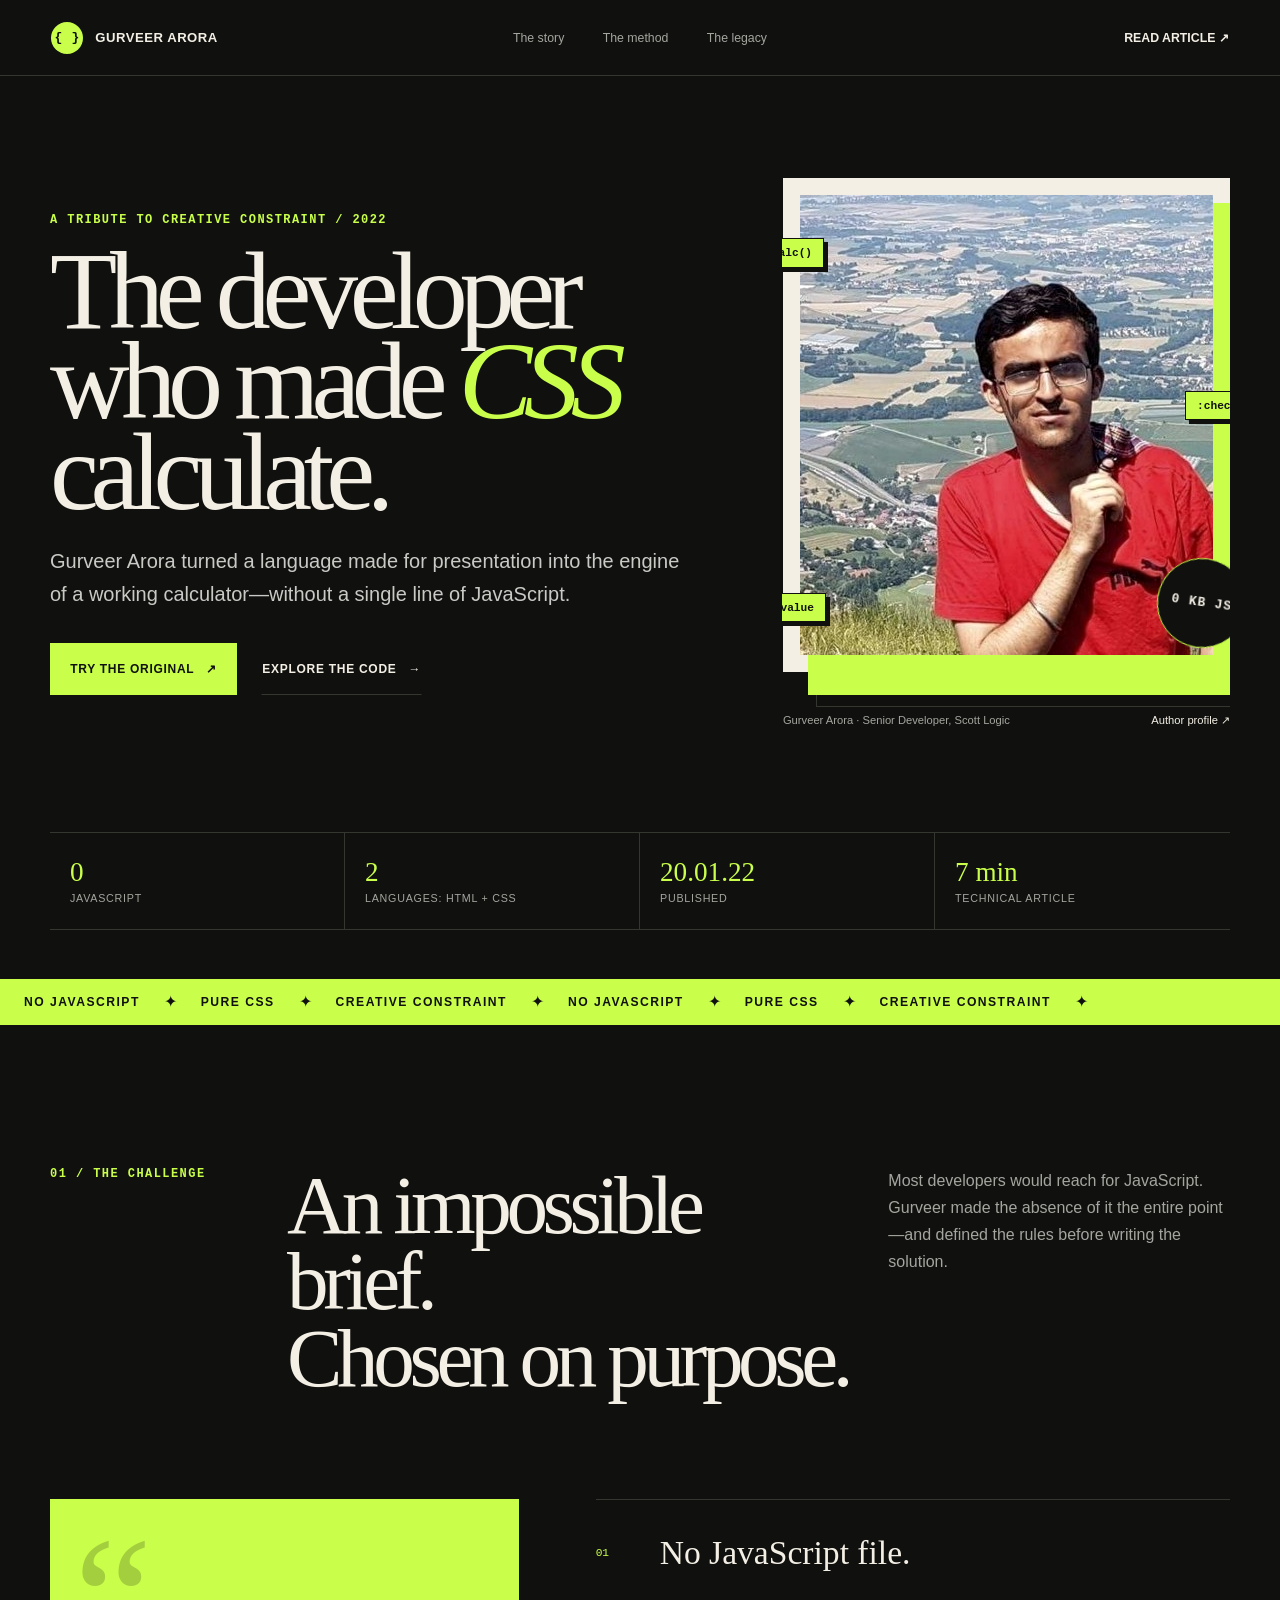
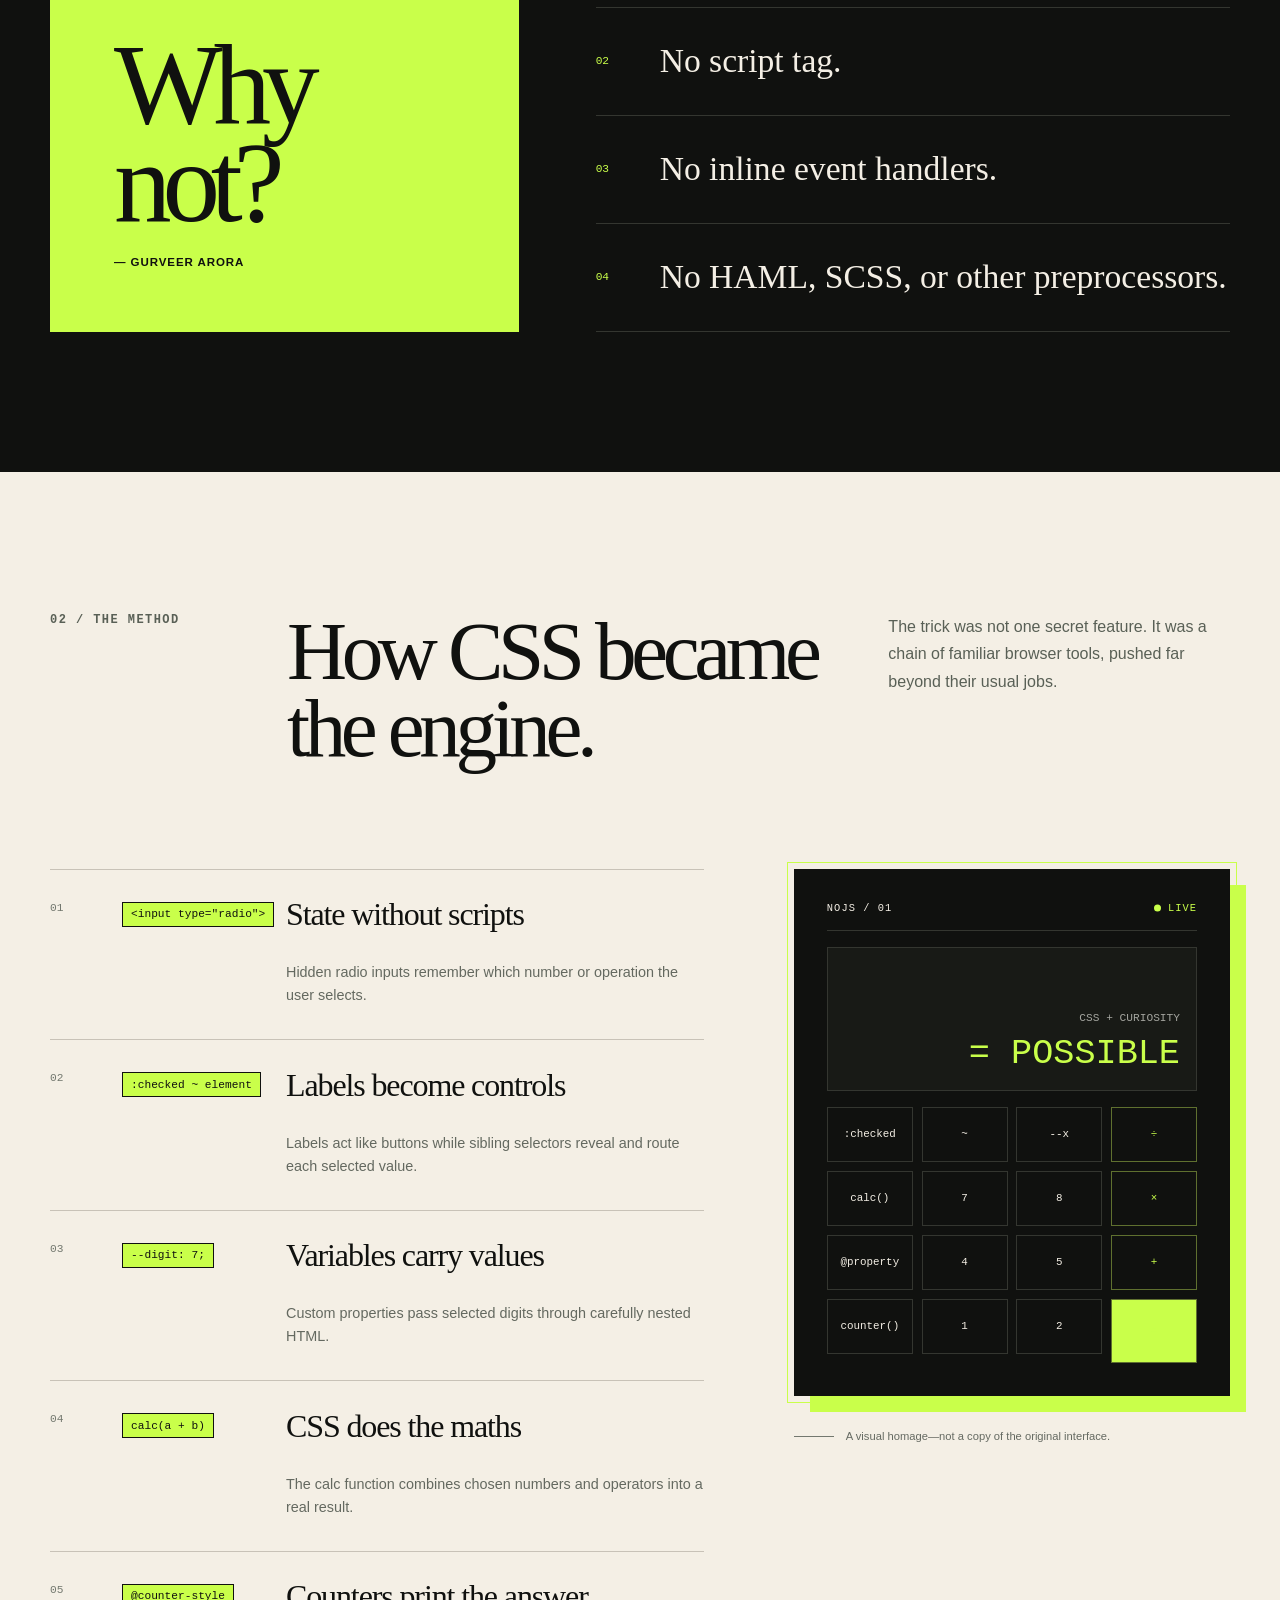
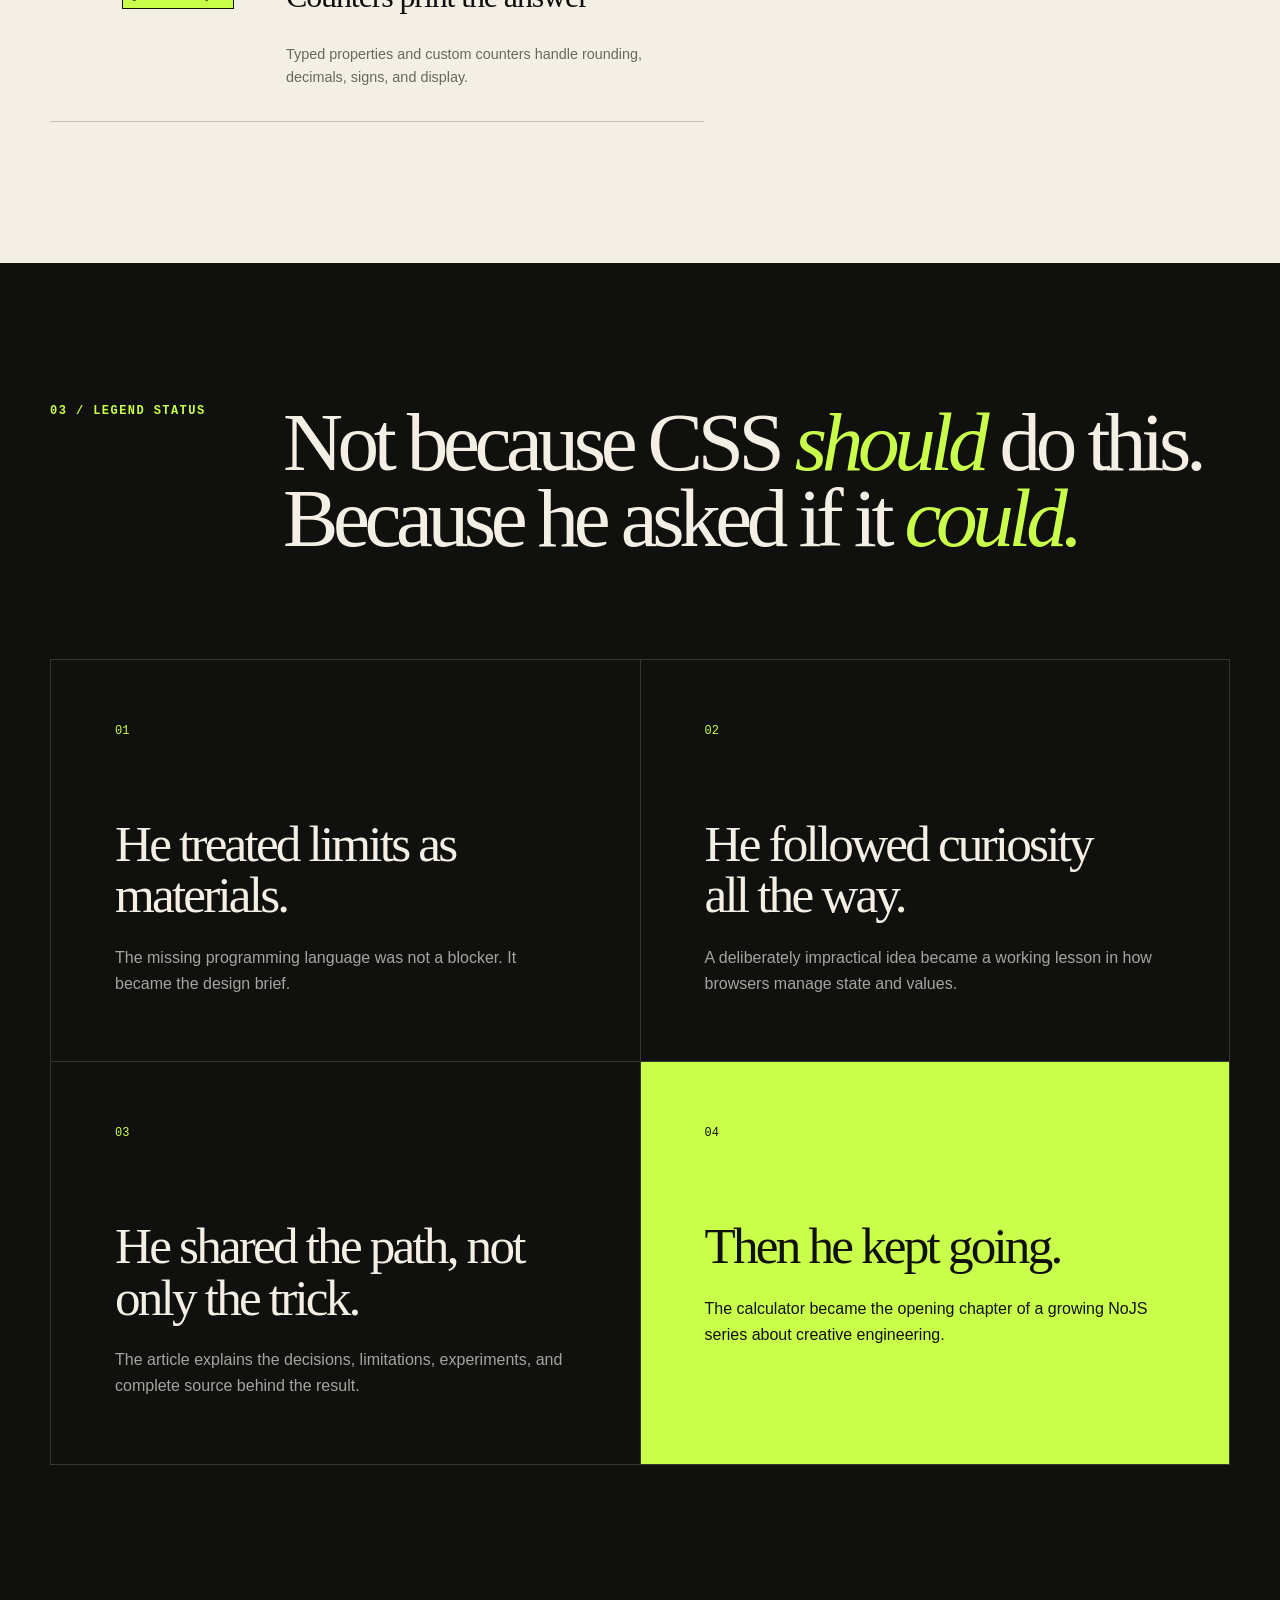
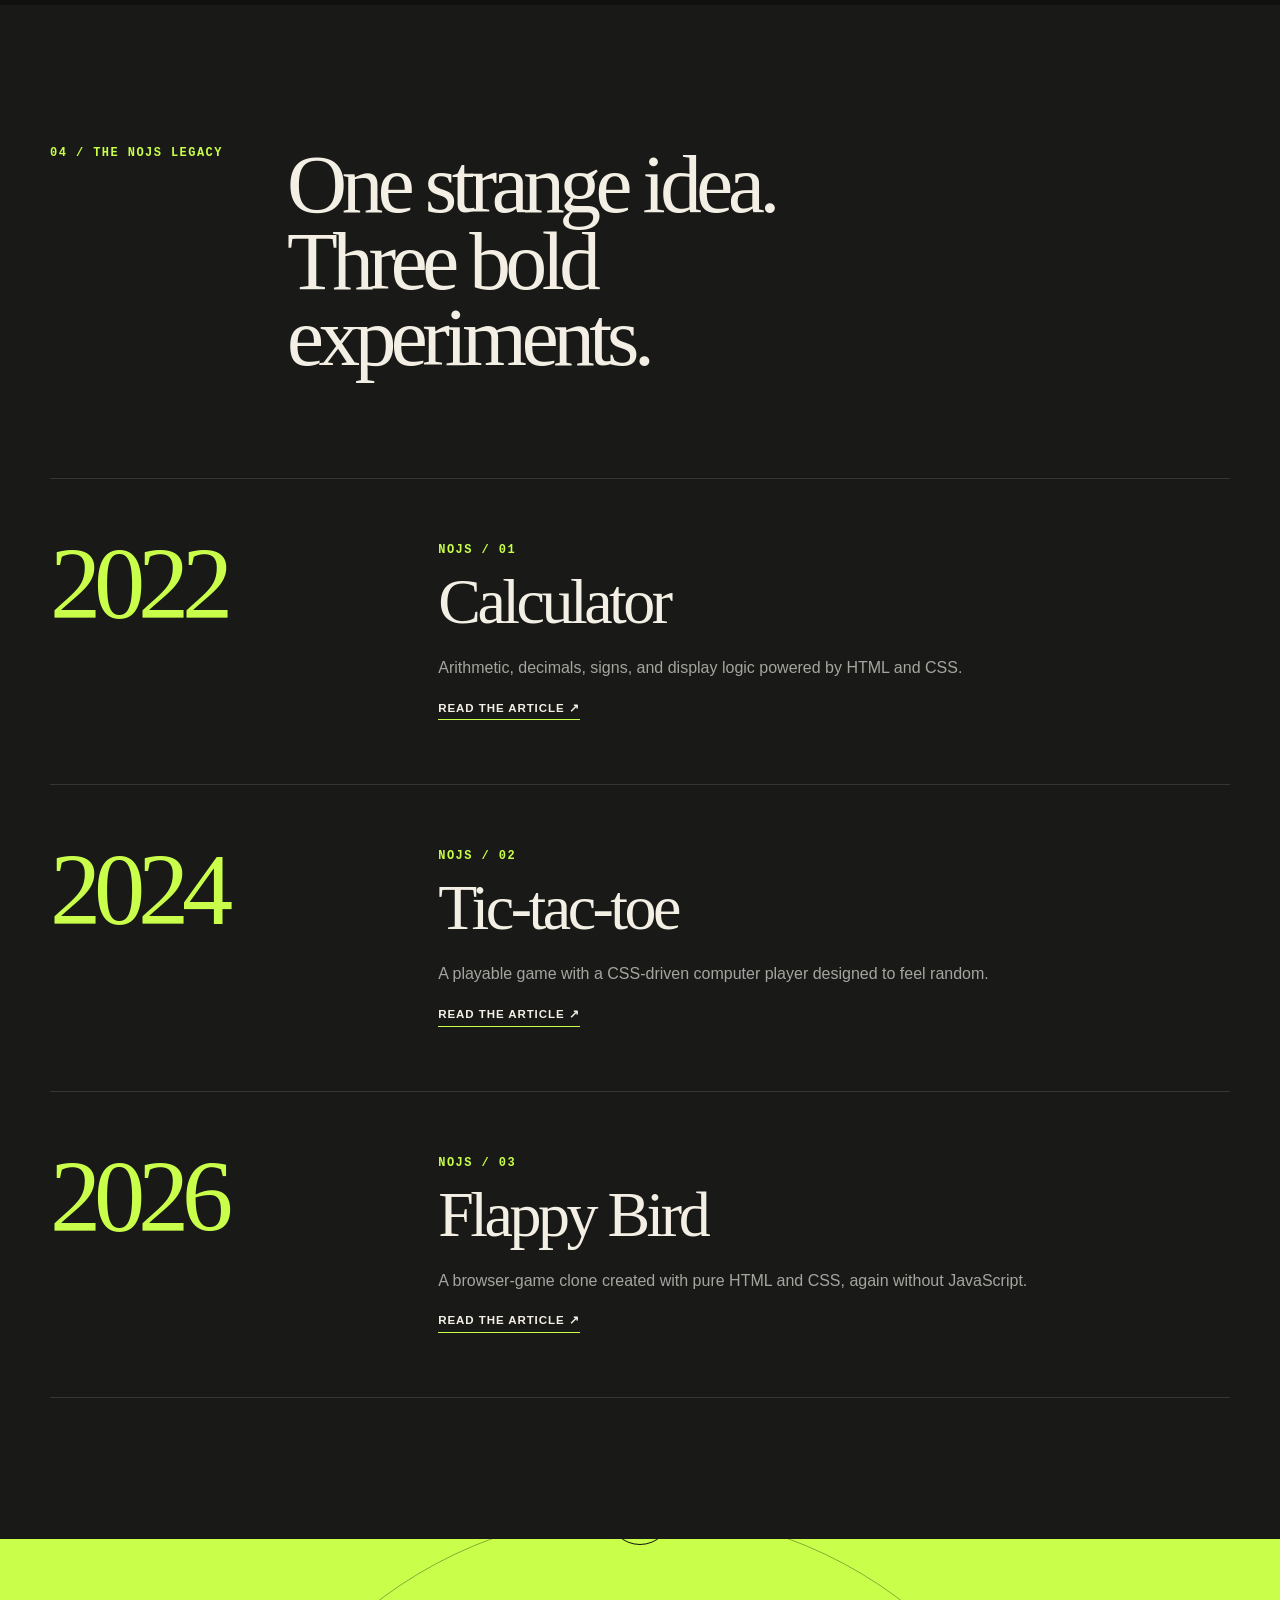
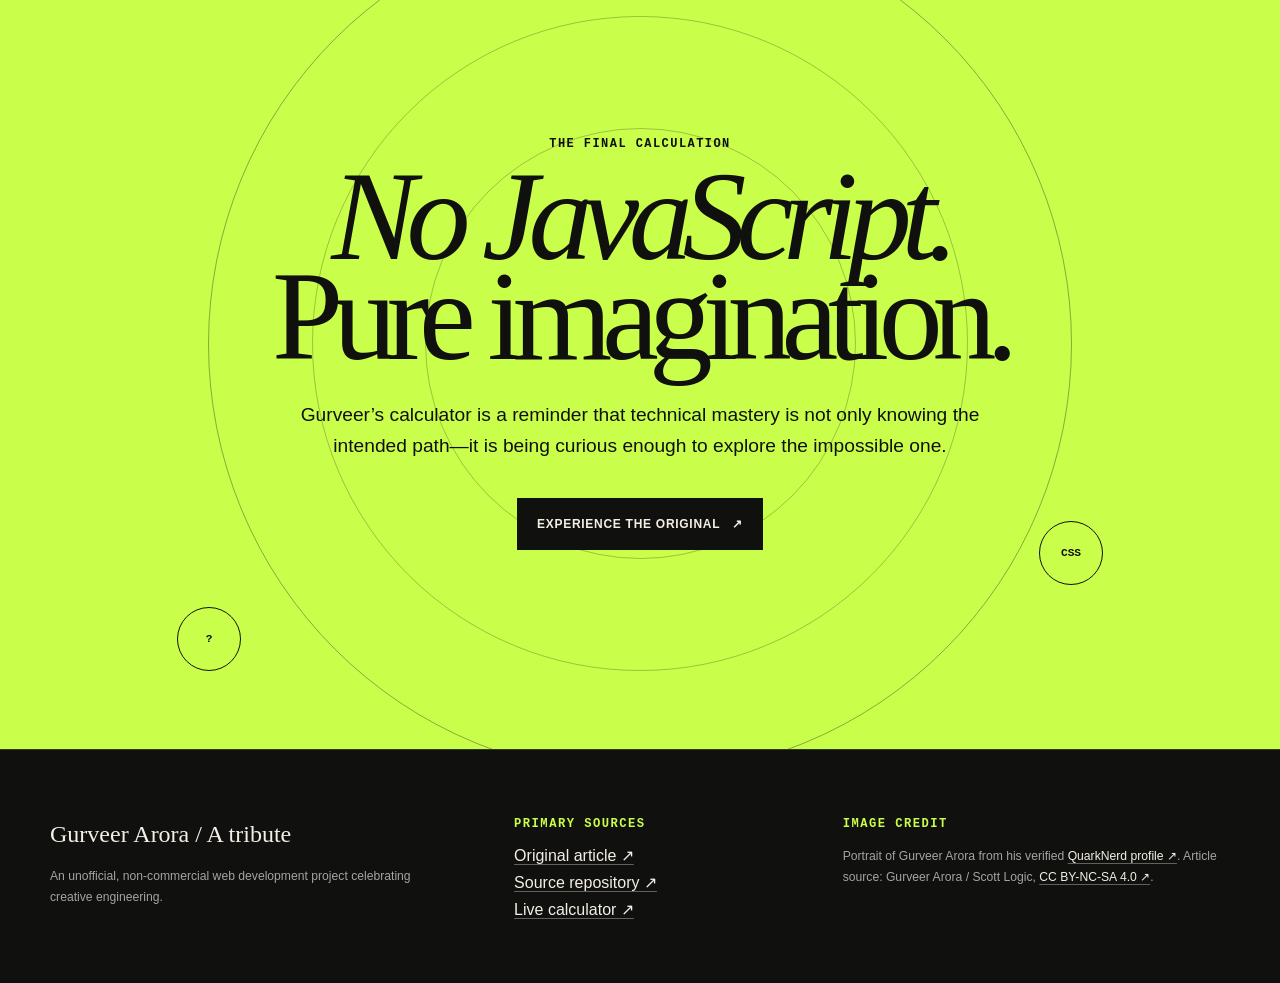
==== level-2/tribute-page/index.html @ 316273bd "Add Level 2 Gurveer Arora tribute page" ====
<!doctype html>
<html lang="en">
  <head>
    <meta charset="UTF-8" />
    <meta name="viewport" content="width=device-width, initial-scale=1.0" />
    <meta
      name="description"
      content="A tribute to Gurveer Arora and the pure HTML and CSS calculator that challenged what a stylesheet could do."
    />
    <meta name="theme-color" content="#10110f" />
    <title>Gurveer Arora — The Developer Who Made CSS Calculate</title>
    <link rel="stylesheet" href="style.css" />
  </head>
  <body>
    <a class="skip-link" href="#main-content">Skip to content</a>

    <header class="site-header">
      <a class="brand" href="#top" aria-label="Gurveer Arora tribute home">
        <span class="brand__mark" aria-hidden="true">{ }</span>
        <span>Gurveer Arora</span>
      </a>

      <nav class="site-nav" aria-label="Primary navigation">
        <a href="#story">The story</a>
        <a href="#method">The method</a>
        <a href="#legacy">The legacy</a>
      </nav>

      <a
        class="header-link"
        href="https://blog.scottlogic.com/2022/01/20/noJS-making-a-calculator-in-pure-css-html.html"
        target="_blank"
        rel="noopener noreferrer"
      >Read article <span aria-hidden="true">↗</span></a>
    </header>

    <main id="main-content">
      <section class="hero" id="top" aria-labelledby="hero-title">
        <div class="hero__grid page-width">
          <div class="hero__copy">
            <p class="eyebrow reveal reveal--one">A tribute to creative constraint / 2022</p>
            <h1 id="hero-title" class="hero__title">
              <span class="reveal reveal--two">The developer</span>
              <span class="reveal reveal--three">who made <em>CSS</em></span>
              <span class="reveal reveal--four">calculate.</span>
            </h1>
            <p class="hero__lede reveal reveal--five">
              Gurveer Arora turned a language made for presentation into the engine of a working calculator—without a single line of JavaScript.
            </p>
            <div class="hero__actions reveal reveal--six">
              <a
                class="button button--primary"
                href="https://quarknerd.github.io/noJS/calc.html"
                target="_blank"
                rel="noopener noreferrer"
              >Try the original <span aria-hidden="true">↗</span></a>
              <a
                class="button button--text"
                href="https://github.com/QuarkNerd/noJS"
                target="_blank"
                rel="noopener noreferrer"
              >Explore the code <span aria-hidden="true">→</span></a>
            </div>
          </div>

          <figure class="portrait reveal reveal--portrait">
            <div class="portrait__frame">
              <img
                src="assets/gurveer-arora.jpg"
                alt="Portrait of developer Gurveer Arora"
                width="460"
                height="460"
              />
              <span class="portrait__stamp">0 KB JS</span>
              <span class="orbit-chip orbit-chip--one" aria-hidden="true">calc()</span>
              <span class="orbit-chip orbit-chip--two" aria-hidden="true">:checked</span>
              <span class="orbit-chip orbit-chip--three" aria-hidden="true">--value</span>
            </div>
            <figcaption>
              Gurveer Arora · Senior Developer, Scott Logic
              <a
                href="https://blog.scottlogic.com/garora/"
                target="_blank"
                rel="noopener noreferrer"
              >Author profile ↗</a>
            </figcaption>
          </figure>
        </div>

        <ul class="achievement-strip page-width" aria-label="Project facts">
          <li><strong>0</strong><span>JavaScript</span></li>
          <li><strong>2</strong><span>Languages: HTML + CSS</span></li>
          <li><strong>20.01.22</strong><span>Published</span></li>
          <li><strong>7 min</strong><span>Technical article</span></li>
        </ul>
      </section>

      <div class="ticker" aria-hidden="true">
        <div class="ticker__track">
          <span>NO JAVASCRIPT</span><i>✦</i><span>PURE CSS</span><i>✦</i><span>CREATIVE CONSTRAINT</span><i>✦</i>
          <span>NO JAVASCRIPT</span><i>✦</i><span>PURE CSS</span><i>✦</i><span>CREATIVE CONSTRAINT</span><i>✦</i>
        </div>
      </div>

      <section class="section story page-width" id="story" aria-labelledby="story-title">
        <header class="section-heading">
          <p class="section-number">01 / The challenge</p>
          <h2 id="story-title">An impossible brief.<br />Chosen on purpose.</h2>
          <p>
            Most developers would reach for JavaScript. Gurveer made the absence of it the entire point—and defined the rules before writing the solution.
          </p>
        </header>

        <div class="story__content">
          <blockquote class="big-quote">
            <span aria-hidden="true">“</span>
            <p>Why not?</p>
            <cite>— Gurveer Arora</cite>
          </blockquote>

          <ol class="rule-list">
            <li><span>01</span><p>No JavaScript file.</p></li>
            <li><span>02</span><p>No script tag.</p></li>
            <li><span>03</span><p>No inline event handlers.</p></li>
            <li><span>04</span><p>No HAML, SCSS, or other preprocessors.</p></li>
          </ol>
        </div>
      </section>

      <section class="section method" id="method" aria-labelledby="method-title">
        <div class="page-width">
          <header class="section-heading section-heading--dark">
            <p class="section-number">02 / The method</p>
            <h2 id="method-title">How CSS became<br />the engine.</h2>
            <p>
              The trick was not one secret feature. It was a chain of familiar browser tools, pushed far beyond their usual jobs.
            </p>
          </header>

          <div class="method__layout">
            <div class="technique-flow">
              <article class="technique-card">
                <span class="technique-card__number">01</span>
                <code>&lt;input type="radio"&gt;</code>
                <h3>State without scripts</h3>
                <p>Hidden radio inputs remember which number or operation the user selects.</p>
              </article>

              <article class="technique-card">
                <span class="technique-card__number">02</span>
                <code>:checked ~ element</code>
                <h3>Labels become controls</h3>
                <p>Labels act like buttons while sibling selectors reveal and route each selected value.</p>
              </article>

              <article class="technique-card">
                <span class="technique-card__number">03</span>
                <code>--digit: 7;</code>
                <h3>Variables carry values</h3>
                <p>Custom properties pass selected digits through carefully nested HTML.</p>
              </article>

              <article class="technique-card">
                <span class="technique-card__number">04</span>
                <code>calc(a + b)</code>
                <h3>CSS does the maths</h3>
                <p>The calc function combines chosen numbers and operators into a real result.</p>
              </article>

              <article class="technique-card">
                <span class="technique-card__number">05</span>
                <code>@counter-style</code>
                <h3>Counters print the answer</h3>
                <p>Typed properties and custom counters handle rounding, decimals, signs, and display.</p>
              </article>
            </div>

            <div class="machine-wrap">
              <div class="machine" role="img" aria-label="Decorative calculator illustrating CSS plus curiosity">
                <div class="machine__topline"><span>NOJS / 01</span><span class="machine__status">LIVE</span></div>
                <div class="machine__screen">
                  <span>CSS + CURIOSITY</span>
                  <strong>= POSSIBLE</strong>
                </div>
                <div class="machine__keys" aria-hidden="true">
                  <span>:checked</span><span>~</span><span>--x</span><span>÷</span>
                  <span>calc()</span><span>7</span><span>8</span><span>×</span>
                  <span>@property</span><span>4</span><span>5</span><span>+</span>
                  <span>counter()</span><span>1</span><span>2</span><span class="machine__equals">=</span>
                </div>
                <span class="machine__pulse" aria-hidden="true"></span>
              </div>
              <p class="machine-caption"><span></span> A visual homage—not a copy of the original interface.</p>
            </div>
          </div>
        </div>
      </section>

      <section class="section legend page-width" id="legend" aria-labelledby="legend-title">
        <header class="section-heading section-heading--wide">
          <p class="section-number">03 / Legend status</p>
          <h2 id="legend-title">Not because CSS <em>should</em> do this.<br />Because he asked if it <em>could.</em></h2>
        </header>

        <div class="reason-grid">
          <article class="reason">
            <span>01</span>
            <h3>He treated limits as materials.</h3>
            <p>The missing programming language was not a blocker. It became the design brief.</p>
          </article>
          <article class="reason">
            <span>02</span>
            <h3>He followed curiosity all the way.</h3>
            <p>A deliberately impractical idea became a working lesson in how browsers manage state and values.</p>
          </article>
          <article class="reason">
            <span>03</span>
            <h3>He shared the path, not only the trick.</h3>
            <p>The article explains the decisions, limitations, experiments, and complete source behind the result.</p>
          </article>
          <article class="reason reason--accent">
            <span>04</span>
            <h3>Then he kept going.</h3>
            <p>The calculator became the opening chapter of a growing NoJS series about creative engineering.</p>
          </article>
        </div>
      </section>

      <section class="section legacy" id="legacy" aria-labelledby="legacy-title">
        <div class="page-width">
          <header class="section-heading">
            <p class="section-number">04 / The NoJS legacy</p>
            <h2 id="legacy-title">One strange idea.<br />Three bold experiments.</h2>
          </header>

          <div class="timeline">
            <article class="timeline__item">
              <time datetime="2022-01-20">2022</time>
              <div>
                <p class="timeline__type">NoJS / 01</p>
                <h3>Calculator</h3>
                <p>Arithmetic, decimals, signs, and display logic powered by HTML and CSS.</p>
                <a
                  href="https://blog.scottlogic.com/2022/01/20/noJS-making-a-calculator-in-pure-css-html.html"
                  target="_blank"
                  rel="noopener noreferrer"
                >Read the article ↗</a>
              </div>
            </article>

            <article class="timeline__item">
              <time datetime="2024-05-17">2024</time>
              <div>
                <p class="timeline__type">NoJS / 02</p>
                <h3>Tic-tac-toe</h3>
                <p>A playable game with a CSS-driven computer player designed to feel random.</p>
                <a
                  href="https://blog.scottlogic.com/2024/05/17/noJS-2-stochastic-boogaloo.html"
                  target="_blank"
                  rel="noopener noreferrer"
                >Read the article ↗</a>
              </div>
            </article>

            <article class="timeline__item">
              <time datetime="2026-03-09">2026</time>
              <div>
                <p class="timeline__type">NoJS / 03</p>
                <h3>Flappy Bird</h3>
                <p>A browser-game clone created with pure HTML and CSS, again without JavaScript.</p>
                <a
                  href="https://blog.scottlogic.com/2026/03/09/noJS-3-flappy-bird.html"
                  target="_blank"
                  rel="noopener noreferrer"
                >Read the article ↗</a>
              </div>
            </article>
          </div>
        </div>
      </section>

      <section class="closing" aria-labelledby="closing-title">
        <div class="closing__orbit" aria-hidden="true"><span>HTML</span><span>CSS</span><span>?</span></div>
        <div class="closing__content page-width">
          <p class="eyebrow">The final calculation</p>
          <h2 id="closing-title"><span>No JavaScript.</span><br />Pure imagination.</h2>
          <p>
            Gurveer’s calculator is a reminder that technical mastery is not only knowing the intended path—it is being curious enough to explore the impossible one.
          </p>
          <a
            class="button button--dark"
            href="https://quarknerd.github.io/noJS/calc.html"
            target="_blank"
            rel="noopener noreferrer"
          >Experience the original <span aria-hidden="true">↗</span></a>
        </div>
      </section>
    </main>

    <footer class="site-footer">
      <div class="page-width site-footer__grid">
        <div>
          <p class="site-footer__title">Gurveer Arora / A tribute</p>
          <p>An unofficial, non-commercial web development project celebrating creative engineering.</p>
        </div>
        <div>
          <p class="site-footer__label">Primary sources</p>
          <ul>
            <li><a href="https://blog.scottlogic.com/2022/01/20/noJS-making-a-calculator-in-pure-css-html.html" target="_blank" rel="noopener noreferrer">Original article ↗</a></li>
            <li><a href="https://github.com/QuarkNerd/noJS" target="_blank" rel="noopener noreferrer">Source repository ↗</a></li>
            <li><a href="https://quarknerd.github.io/noJS/calc.html" target="_blank" rel="noopener noreferrer">Live calculator ↗</a></li>
          </ul>
        </div>
        <div class="site-footer__credit">
          <p class="site-footer__label">Image credit</p>
          <p>
            Portrait of Gurveer Arora from his verified
            <a href="https://github.com/QuarkNerd" target="_blank" rel="noopener noreferrer">QuarkNerd profile ↗</a>.
            Article source: Gurveer Arora / Scott Logic,
            <a href="https://creativecommons.org/licenses/by-nc-sa/4.0/" target="_blank" rel="noopener noreferrer">CC BY-NC-SA 4.0 ↗</a>.
          </p>
        </div>
      </div>
    </footer>
  </body>
</html>
---- level-2/tribute-page/style.css ----
:root {
  color-scheme: dark;
  --ink: #10110f;
  --ink-soft: #191a17;
  --paper: #f4efe5;
  --paper-dark: #ded8cc;
  --lime: #c9ff4a;
  --lime-dark: #a4d431;
  --muted: #a4a59f;
  --line-dark: #343630;
  --line-light: #c8c2b7;
  --page-width: 1180px;
  font-family: Arial, Helvetica, sans-serif;
}

* {
  box-sizing: border-box;
}

html {
  overflow-x: clip;
  scroll-behavior: smooth;
}

body {
  min-width: 320px;
  margin: 0;
  overflow-x: clip;
  color: var(--paper);
  background: var(--ink);
}

img {
  display: block;
  max-width: 100%;
}

a {
  color: inherit;
  text-decoration: none;
}

button,
a {
  -webkit-tap-highlight-color: transparent;
}

.page-width {
  width: min(var(--page-width), calc(100% - 3rem));
  margin-inline: auto;
}

.skip-link {
  position: fixed;
  top: 0.75rem;
  left: 0.75rem;
  z-index: 100;
  padding: 0.75rem 1rem;
  color: var(--ink);
  background: var(--lime);
  transform: translateY(-180%);
}

.skip-link:focus {
  transform: translateY(0);
}

a:focus-visible {
  outline: 3px solid var(--lime);
  outline-offset: 4px;
}

/* Header */

.site-header {
  position: sticky;
  top: 0;
  z-index: 50;
  display: grid;
  grid-template-columns: 1fr auto 1fr;
  align-items: center;
  min-height: 4.75rem;
  padding-inline: clamp(1.25rem, 4vw, 3.5rem);
  color: var(--paper);
  background: var(--ink);
  border-bottom: 1px solid var(--line-dark);
}

.brand {
  display: inline-flex;
  align-items: center;
  gap: 0.75rem;
  justify-self: start;
  font-size: 0.82rem;
  font-weight: 700;
  letter-spacing: 0.04em;
  text-transform: uppercase;
}

.brand__mark {
  display: grid;
  place-items: center;
  width: 2rem;
  height: 2rem;
  color: var(--ink);
  font-family: "Courier New", monospace;
  background: var(--lime);
  border-radius: 50%;
}

.site-nav {
  display: flex;
  gap: clamp(1.25rem, 3vw, 2.5rem);
  font-size: 0.77rem;
  color: var(--muted);
}

.site-nav a,
.header-link {
  position: relative;
  padding-block: 0.5rem;
}

.site-nav a::after,
.header-link::after {
  position: absolute;
  right: 0;
  bottom: 0.15rem;
  left: 0;
  height: 1px;
  content: "";
  background: var(--lime);
  transform: scaleX(0);
  transform-origin: right;
  transition: transform 220ms ease;
}

.site-nav a:hover::after,
.header-link:hover::after {
  transform: scaleX(1);
  transform-origin: left;
}

.header-link {
  justify-self: end;
  font-size: 0.77rem;
  font-weight: 700;
  text-transform: uppercase;
}

/* Hero */

.hero {
  min-height: calc(100svh - 4.75rem);
  padding-block: clamp(4rem, 8vw, 7rem) 2rem;
}

.hero__grid {
  display: grid;
  grid-template-columns: minmax(0, 1.18fr) minmax(300px, 0.82fr);
  gap: clamp(3rem, 7vw, 7rem);
  align-items: center;
}

.eyebrow,
.section-number,
.timeline__type,
.site-footer__label {
  margin: 0;
  color: var(--lime);
  font-family: "Courier New", Courier, monospace;
  font-size: 0.75rem;
  font-weight: 700;
  letter-spacing: 0.12em;
  text-transform: uppercase;
}

.hero__title {
  margin: 1.2rem 0 1.75rem;
  font-family: Georgia, "Times New Roman", serif;
  font-size: clamp(4rem, 8.6vw, 8.25rem);
  font-weight: 400;
  letter-spacing: -0.075em;
  line-height: 0.82;
}

.hero__title span {
  display: block;
}

.hero__title em {
  color: var(--lime);
  font-weight: 400;
}

.hero__lede {
  max-width: 42rem;
  margin: 0;
  color: #c9cac5;
  font-size: clamp(1.05rem, 2vw, 1.25rem);
  line-height: 1.65;
}

.hero__actions {
  display: flex;
  flex-wrap: wrap;
  gap: 1rem 1.5rem;
  align-items: center;
  margin-top: 2rem;
}

.button {
  display: inline-flex;
  align-items: center;
  justify-content: center;
  gap: 0.75rem;
  min-height: 3.25rem;
  padding: 0.85rem 1.2rem;
  font-size: 0.75rem;
  font-weight: 700;
  letter-spacing: 0.06em;
  text-transform: uppercase;
  border: 1px solid transparent;
  transition: color 180ms ease, background 180ms ease, transform 180ms ease;
}

.button:hover {
  transform: translateY(-3px);
}

.button--primary {
  color: var(--ink);
  background: var(--lime);
}

.button--primary:hover {
  background: var(--paper);
}

.button--text {
  padding-inline: 0;
  border-bottom-color: var(--line-dark);
}

.portrait {
  margin: 0;
}

.portrait__frame {
  position: relative;
  isolation: isolate;
  padding: clamp(0.65rem, 1.5vw, 1rem);
  background: var(--paper);
  border: 1px solid var(--paper);
}

.portrait__frame::before {
  position: absolute;
  top: 1.5rem;
  right: -1.5rem;
  bottom: -1.5rem;
  left: 1.5rem;
  z-index: -1;
  content: "";
  background: var(--lime);
}

.portrait__frame::after {
  position: absolute;
  inset: 2rem -2.2rem -2.2rem 2rem;
  z-index: -2;
  content: "";
  border: 1px solid var(--line-dark);
}

.portrait img {
  width: 100%;
  aspect-ratio: 1;
  object-fit: cover;
  filter: saturate(0.78) contrast(1.08);
}

.portrait__stamp {
  position: absolute;
  right: -1.1rem;
  bottom: 1.5rem;
  display: grid;
  place-items: center;
  width: 5.6rem;
  aspect-ratio: 1;
  color: var(--paper);
  font-family: "Courier New", monospace;
  font-size: 0.8rem;
  font-weight: 700;
  letter-spacing: 0.08em;
  background: var(--ink);
  border: 1px solid var(--lime);
  border-radius: 50%;
  transform: rotate(8deg);
}

.orbit-chip {
  position: absolute;
  z-index: 2;
  padding: 0.48rem 0.68rem;
  color: var(--ink);
  font-family: "Courier New", monospace;
  font-size: 0.7rem;
  font-weight: 700;
  background: var(--lime);
  border: 1px solid var(--ink);
  box-shadow: 4px 4px 0 var(--ink);
  animation: float-chip 4s ease-in-out infinite;
}

.orbit-chip--one {
  top: 12%;
  left: -1.5rem;
}

.orbit-chip--two {
  top: 43%;
  right: -2.1rem;
  animation-delay: -1.4s;
}

.orbit-chip--three {
  bottom: 10%;
  left: -1.8rem;
  animation-delay: -2.7s;
}

.portrait figcaption {
  display: flex;
  justify-content: space-between;
  gap: 1rem;
  margin-top: 2.5rem;
  color: var(--muted);
  font-size: 0.7rem;
  line-height: 1.5;
}

.portrait figcaption a {
  color: var(--paper);
  white-space: nowrap;
}

.achievement-strip {
  display: grid;
  grid-template-columns: repeat(4, 1fr);
  margin-top: clamp(4rem, 8vw, 7rem);
  padding: 0;
  list-style: none;
  border-block: 1px solid var(--line-dark);
}

.achievement-strip li {
  display: flex;
  min-height: 6rem;
  padding: 1.25rem;
  flex-direction: column;
  justify-content: center;
  border-right: 1px solid var(--line-dark);
}

.achievement-strip li:last-child {
  border-right: 0;
}

.achievement-strip strong {
  color: var(--lime);
  font-family: Georgia, "Times New Roman", serif;
  font-size: 1.7rem;
  font-weight: 400;
}

.achievement-strip span {
  margin-top: 0.25rem;
  color: var(--muted);
  font-size: 0.67rem;
  letter-spacing: 0.07em;
  text-transform: uppercase;
}

/* Moving banner */

.ticker {
  overflow: hidden;
  color: var(--ink);
  background: var(--lime);
  border-block: 1px solid var(--ink);
}

.ticker__track {
  display: flex;
  width: max-content;
  padding-block: 0.85rem;
  align-items: center;
  animation: ticker-scroll 24s linear infinite;
}

.ticker__track span {
  padding-inline: 1.5rem;
  font-size: 0.76rem;
  font-weight: 800;
  letter-spacing: 0.12em;
  white-space: nowrap;
}

.ticker__track i {
  font-style: normal;
}

/* Shared sections */

.section {
  padding-block: clamp(6rem, 11vw, 10rem);
}

.section-heading {
  display: grid;
  grid-template-columns: 0.45fr 1.25fr 0.75fr;
  gap: 2rem;
  align-items: start;
}

.section-heading h2 {
  margin: 0;
  font-family: Georgia, "Times New Roman", serif;
  font-size: clamp(3.2rem, 6.5vw, 6.25rem);
  font-weight: 400;
  letter-spacing: -0.065em;
  line-height: 0.92;
}

.section-heading > p:last-child {
  margin: 0;
  color: var(--muted);
  font-size: 1rem;
  line-height: 1.7;
}

.section-heading--dark .section-number,
.section-heading--dark > p:last-child {
  color: #596056;
}

.section-heading--wide {
  grid-template-columns: 0.35fr 1.65fr;
}

.section-heading--wide h2 {
  max-width: 58rem;
}

.section-heading--wide em {
  color: var(--lime);
  font-weight: 400;
}

/* Story */

.story__content {
  display: grid;
  grid-template-columns: 0.85fr 1.15fr;
  gap: clamp(2rem, 6vw, 6rem);
  margin-top: clamp(4rem, 8vw, 7rem);
  align-items: stretch;
}

.big-quote {
  position: relative;
  display: flex;
  min-height: 27rem;
  margin: 0;
  padding: clamp(2rem, 5vw, 4rem);
  color: var(--ink);
  flex-direction: column;
  justify-content: flex-end;
  background: var(--lime);
}

.big-quote > span {
  position: absolute;
  top: 0.75rem;
  left: 1.5rem;
  font-family: Georgia, serif;
  font-size: 11rem;
  line-height: 1;
  opacity: 0.2;
}

.big-quote p {
  position: relative;
  margin: 0;
  font-family: Georgia, "Times New Roman", serif;
  font-size: clamp(4.5rem, 9vw, 8rem);
  letter-spacing: -0.08em;
  line-height: 0.85;
}

.big-quote cite {
  margin-top: 1.5rem;
  font-size: 0.72rem;
  font-style: normal;
  font-weight: 700;
  letter-spacing: 0.08em;
  text-transform: uppercase;
}

.rule-list {
  margin: 0;
  padding: 0;
  list-style: none;
  border-top: 1px solid var(--line-dark);
}

.rule-list li {
  display: grid;
  grid-template-columns: 4rem 1fr;
  min-height: 6.75rem;
  padding-block: 1.25rem;
  align-items: center;
  border-bottom: 1px solid var(--line-dark);
  transition: padding-left 180ms ease, color 180ms ease;
}

.rule-list li:hover {
  padding-left: 1rem;
  color: var(--lime);
}

.rule-list span {
  color: var(--lime);
  font-family: "Courier New", monospace;
  font-size: 0.7rem;
}

.rule-list p {
  margin: 0;
  font-family: Georgia, "Times New Roman", serif;
  font-size: clamp(1.45rem, 3vw, 2.1rem);
}

/* Method */

.method {
  color: var(--ink);
  background: var(--paper);
}

.method__layout {
  display: grid;
  grid-template-columns: minmax(0, 1.2fr) minmax(320px, 0.8fr);
  gap: clamp(3rem, 7vw, 7rem);
  margin-top: clamp(4rem, 8vw, 7rem);
  align-items: start;
}

.technique-flow {
  border-top: 1px solid var(--line-light);
}

.technique-card {
  position: relative;
  display: grid;
  grid-template-columns: 3.25rem 9rem 1fr;
  gap: 1.25rem;
  padding-block: 2rem;
  align-items: start;
  border-bottom: 1px solid var(--line-light);
  transition: padding-inline 220ms ease, background 220ms ease;
}

.technique-card:hover {
  padding-inline: 1rem;
  background: #ebe5d9;
}

.technique-card__number {
  color: #73786f;
  font-family: "Courier New", monospace;
  font-size: 0.7rem;
}

.technique-card code {
  width: fit-content;
  padding: 0.35rem 0.5rem;
  color: var(--ink);
  font-size: 0.7rem;
  white-space: nowrap;
  background: var(--lime);
  border: 1px solid var(--ink);
}

.technique-card h3 {
  margin: -0.35rem 0 0;
  font-family: Georgia, "Times New Roman", serif;
  font-size: clamp(1.45rem, 3vw, 2rem);
  font-weight: 400;
  letter-spacing: -0.035em;
}

.technique-card p {
  grid-column: 3;
  margin: 0.5rem 0 0;
  color: #646960;
  font-size: 0.9rem;
  line-height: 1.6;
}

.machine-wrap {
  position: sticky;
  top: 7rem;
}

.machine {
  position: relative;
  padding: clamp(1.2rem, 3vw, 2rem);
  color: var(--paper);
  background: var(--ink);
  border: 1px solid var(--ink);
  box-shadow: 1rem 1rem 0 var(--lime);
}

.machine__topline {
  display: flex;
  justify-content: space-between;
  padding-bottom: 1rem;
  font-family: "Courier New", monospace;
  font-size: 0.65rem;
  letter-spacing: 0.1em;
  border-bottom: 1px solid var(--line-dark);
}

.machine__status {
  position: relative;
  padding-left: 0.9rem;
  color: var(--lime);
}

.machine__status::before {
  position: absolute;
  top: 50%;
  left: 0;
  width: 0.45rem;
  aspect-ratio: 1;
  content: "";
  background: var(--lime);
  border-radius: 50%;
  transform: translateY(-50%);
  animation: status-blink 1.4s ease-in-out infinite;
}

.machine__screen {
  display: flex;
  min-height: 9rem;
  padding: 1rem;
  flex-direction: column;
  justify-content: flex-end;
  align-items: flex-end;
  margin-block: 1rem;
  font-family: "Courier New", monospace;
  background: #181a16;
  border: 1px solid var(--line-dark);
}

.machine__screen span {
  color: var(--muted);
  font-size: 0.7rem;
}

.machine__screen strong {
  margin-top: 0.6rem;
  color: var(--lime);
  font-size: clamp(1.4rem, 3vw, 2.2rem);
  font-weight: 400;
}

.machine__keys {
  display: grid;
  grid-template-columns: repeat(4, 1fr);
  gap: 0.55rem;
}

.machine__keys span {
  display: grid;
  min-width: 0;
  min-height: 3.45rem;
  padding: 0.4rem;
  place-items: center;
  overflow: hidden;
  font-family: "Courier New", monospace;
  font-size: clamp(0.52rem, 1vw, 0.68rem);
  border: 1px solid var(--line-dark);
}

.machine__keys span:nth-child(4n) {
  color: var(--lime);
  border-color: #5f702f;
}

.machine__keys .machine__equals {
  grid-row: span 2;
  color: var(--ink);
  background: var(--lime);
}

.machine__pulse {
  position: absolute;
  inset: -0.5rem;
  pointer-events: none;
  border: 1px solid var(--lime);
  animation: machine-pulse 2.8s ease-out infinite;
}

.machine-caption {
  display: flex;
  gap: 0.75rem;
  align-items: center;
  margin: 2rem 0 0;
  color: #656a62;
  font-size: 0.7rem;
  line-height: 1.5;
}

.machine-caption span {
  width: 2.5rem;
  height: 1px;
  background: #73786f;
}

/* Legend */

.reason-grid {
  display: grid;
  grid-template-columns: repeat(2, 1fr);
  margin-top: clamp(4rem, 8vw, 7rem);
  border-top: 1px solid var(--line-dark);
  border-left: 1px solid var(--line-dark);
}

.reason {
  min-height: 23rem;
  padding: clamp(2rem, 5vw, 4rem);
  border-right: 1px solid var(--line-dark);
  border-bottom: 1px solid var(--line-dark);
  transition: color 220ms ease, background 220ms ease;
}

.reason:hover {
  color: var(--ink);
  background: var(--paper);
}

.reason > span {
  display: block;
  margin-bottom: 5rem;
  color: var(--lime);
  font-family: "Courier New", monospace;
  font-size: 0.75rem;
}

.reason h3 {
  max-width: 26rem;
  margin: 0;
  font-family: Georgia, "Times New Roman", serif;
  font-size: clamp(2rem, 4vw, 3.4rem);
  font-weight: 400;
  letter-spacing: -0.055em;
  line-height: 1;
}

.reason p {
  max-width: 31rem;
  margin: 1.5rem 0 0;
  color: var(--muted);
  line-height: 1.65;
}

.reason:hover p {
  color: #666960;
}

.reason--accent,
.reason--accent:hover {
  color: var(--ink);
  background: var(--lime);
}

.reason--accent > span,
.reason--accent p,
.reason--accent:hover p {
  color: var(--ink);
}

/* Legacy */

.legacy {
  background: var(--ink-soft);
}

.timeline {
  margin-top: clamp(4rem, 8vw, 7rem);
  border-top: 1px solid var(--line-dark);
}

.timeline__item {
  display: grid;
  grid-template-columns: minmax(9rem, 0.45fr) 1fr;
  gap: 2rem;
  padding-block: clamp(2.5rem, 5vw, 4.5rem);
  border-bottom: 1px solid var(--line-dark);
}

.timeline__item time {
  color: var(--lime);
  font-family: Georgia, "Times New Roman", serif;
  font-size: clamp(3.5rem, 8vw, 7rem);
  letter-spacing: -0.07em;
  line-height: 0.8;
}

.timeline__item h3 {
  margin: 0.5rem 0 0;
  font-family: Georgia, "Times New Roman", serif;
  font-size: clamp(2.4rem, 5vw, 4.5rem);
  font-weight: 400;
  letter-spacing: -0.055em;
}

.timeline__item div > p:not(.timeline__type) {
  max-width: 40rem;
  margin: 1rem 0;
  color: var(--muted);
  line-height: 1.65;
}

.timeline__item a {
  display: inline-block;
  padding-bottom: 0.3rem;
  color: var(--paper);
  font-size: 0.72rem;
  font-weight: 700;
  letter-spacing: 0.08em;
  text-transform: uppercase;
  border-bottom: 1px solid var(--lime);
  transition: color 180ms ease;
}

.timeline__item a:hover {
  color: var(--lime);
}

/* Closing and footer */

.closing {
  position: relative;
  display: grid;
  min-height: 90svh;
  padding-block: 7rem;
  overflow: hidden;
  place-items: center;
  color: var(--ink);
  text-align: center;
  background: var(--lime);
}

.closing__content {
  position: relative;
  z-index: 2;
}

.closing .eyebrow {
  color: var(--ink);
}

.closing h2 {
  margin: 1rem 0 2rem;
  font-family: Georgia, "Times New Roman", serif;
  font-size: clamp(4.5rem, 10vw, 10rem);
  font-weight: 400;
  letter-spacing: -0.08em;
  line-height: 0.78;
}

.closing h2 span {
  font-style: italic;
}

.closing__content > p:not(.eyebrow) {
  max-width: 43rem;
  margin: 0 auto 2.25rem;
  font-size: clamp(1rem, 2vw, 1.2rem);
  line-height: 1.65;
}

.button--dark {
  color: var(--paper);
  background: var(--ink);
}

.button--dark:hover {
  color: var(--ink);
  background: var(--paper);
}

.closing a:focus-visible {
  outline-color: var(--ink);
}

.closing__orbit {
  position: absolute;
  width: min(72vw, 54rem);
  aspect-ratio: 1;
  border: 1px solid rgba(16, 17, 15, 0.35);
  border-radius: 50%;
  animation: slow-spin 26s linear infinite;
}

.closing__orbit::before,
.closing__orbit::after {
  position: absolute;
  content: "";
  border: 1px solid rgba(16, 17, 15, 0.25);
  border-radius: 50%;
}

.closing__orbit::before {
  inset: 12%;
}

.closing__orbit::after {
  inset: 25%;
}

.closing__orbit span {
  position: absolute;
  display: grid;
  width: 4rem;
  aspect-ratio: 1;
  place-items: center;
  font-family: "Courier New", monospace;
  font-size: 0.7rem;
  font-weight: 700;
  background: var(--lime);
  border: 1px solid var(--ink);
  border-radius: 50%;
}

.closing__orbit span:nth-child(1) {
  top: -2rem;
  left: calc(50% - 2rem);
}

.closing__orbit span:nth-child(2) {
  right: -2rem;
  bottom: 22%;
}

.closing__orbit span:nth-child(3) {
  bottom: 12%;
  left: -2rem;
}

.site-footer {
  padding-block: 4rem;
  color: var(--muted);
  background: var(--ink);
  border-top: 1px solid var(--line-dark);
}

.site-footer__grid {
  display: grid;
  grid-template-columns: 1fr 0.65fr 1fr;
  gap: clamp(2rem, 6vw, 6rem);
}

.site-footer p {
  margin: 0;
  font-size: 0.76rem;
  line-height: 1.7;
}

.site-footer__title {
  margin-bottom: 0.75rem !important;
  color: var(--paper);
  font-family: Georgia, "Times New Roman", serif;
  font-size: 1.5rem !important;
}

.site-footer__label {
  margin-bottom: 0.75rem !important;
}

.site-footer ul {
  margin: 0;
  padding: 0;
  list-style: none;
}

.site-footer li + li {
  margin-top: 0.5rem;
}

.site-footer a {
  color: var(--paper);
  text-decoration: underline;
  text-decoration-color: #60625d;
  text-underline-offset: 0.2rem;
}

.site-footer a:hover {
  color: var(--lime);
}

/* Motion */

.reveal {
  opacity: 0;
  animation: rise-in 700ms cubic-bezier(0.16, 1, 0.3, 1) forwards;
}

.reveal--one {
  animation-delay: 100ms;
}

.reveal--two {
  animation-delay: 180ms;
}

.reveal--three {
  animation-delay: 260ms;
}

.reveal--four {
  animation-delay: 340ms;
}

.reveal--five {
  animation-delay: 460ms;
}

.reveal--six {
  animation-delay: 560ms;
}

.reveal--portrait {
  animation-name: portrait-in;
  animation-delay: 300ms;
  animation-duration: 900ms;
}

@keyframes rise-in {
  from {
    opacity: 0;
    transform: translateY(2rem);
  }
  to {
    opacity: 1;
    transform: translateY(0);
  }
}

@keyframes portrait-in {
  from {
    opacity: 0;
    clip-path: inset(0 100% 0 0);
    transform: translateX(2rem);
  }
  to {
    opacity: 1;
    clip-path: inset(0);
    transform: translateX(0);
  }
}

@keyframes float-chip {
  0%, 100% {
    transform: translateY(0) rotate(-2deg);
  }
  50% {
    transform: translateY(-0.75rem) rotate(2deg);
  }
}

@keyframes ticker-scroll {
  to {
    transform: translateX(-50%);
  }
}

@keyframes status-blink {
  50% {
    opacity: 0.25;
  }
}

@keyframes machine-pulse {
  from {
    opacity: 0.7;
    transform: scale(1);
  }
  to {
    opacity: 0;
    transform: scale(1.035);
  }
}

@keyframes slow-spin {
  to {
    transform: rotate(360deg);
  }
}

@keyframes section-reveal {
  from {
    opacity: 0;
    transform: translateY(2.5rem);
  }
  to {
    opacity: 1;
    transform: translateY(0);
  }
}

@supports (animation-timeline: view()) {
  .technique-card,
  .reason,
  .timeline__item {
    animation: section-reveal linear both;
    animation-timeline: view();
    animation-range: entry 10% cover 30%;
  }
}

/* Responsive layout */

@media (max-width: 980px) {
  .site-header {
    grid-template-columns: 1fr auto;
  }

  .site-nav {
    display: none;
  }

  .hero__grid {
    grid-template-columns: 1fr;
  }

  .portrait {
    width: min(80%, 34rem);
    margin-inline: auto;
  }

  .achievement-strip {
    grid-template-columns: repeat(2, 1fr);
  }

  .achievement-strip li:nth-child(2) {
    border-right: 0;
  }

  .achievement-strip li:nth-child(-n + 2) {
    border-bottom: 1px solid var(--line-dark);
  }

  .section-heading,
  .section-heading--wide {
    grid-template-columns: 1fr;
  }

  .section-heading > p:last-child {
    max-width: 40rem;
  }

  .method__layout {
    grid-template-columns: 1fr;
  }

  .machine-wrap {
    position: static;
    width: min(100%, 36rem);
    margin-inline: auto;
  }

  .site-footer__grid {
    grid-template-columns: 1fr 1fr;
  }

  .site-footer__credit {
    grid-column: 1 / -1;
  }
}

@media (max-width: 700px) {
  .page-width {
    width: min(100% - 2rem, var(--page-width));
  }

  .site-header {
    min-height: 4.25rem;
    padding-inline: 1rem;
  }

  .brand {
    font-size: 0.7rem;
  }

  .header-link {
    font-size: 0.66rem;
  }

  .hero {
    min-height: 0;
    padding-top: 3.5rem;
  }

  .hero__title {
    font-size: clamp(3.45rem, 18vw, 5.5rem);
  }

  .hero__actions {
    align-items: stretch;
    flex-direction: column;
  }

  .button--text {
    align-self: flex-start;
  }

  .portrait {
    width: calc(100% - 1rem);
  }

  .orbit-chip--one,
  .orbit-chip--three {
    left: -0.7rem;
  }

  .orbit-chip--two {
    right: -0.7rem;
  }

  .portrait__stamp {
    right: -0.55rem;
  }

  .portrait figcaption {
    align-items: flex-start;
    flex-direction: column;
  }

  .story__content {
    grid-template-columns: 1fr;
  }

  .technique-card {
    grid-template-columns: 2.5rem 1fr;
  }

  .technique-card code,
  .technique-card h3,
  .technique-card p {
    grid-column: 2;
  }

  .technique-card h3 {
    margin-top: 0;
  }

  .reason-grid {
    grid-template-columns: 1fr;
  }

  .reason {
    min-height: 20rem;
  }

  .reason > span {
    margin-bottom: 3rem;
  }

  .timeline__item {
    grid-template-columns: 1fr;
  }

  .closing h2 {
    font-size: clamp(4rem, 20vw, 7rem);
  }

  .closing__orbit {
    width: 120vw;
  }

  .site-footer__grid {
    grid-template-columns: 1fr;
  }

  .site-footer__credit {
    grid-column: auto;
  }
}

@media (max-width: 430px) {
  .brand > span:last-child {
    display: none;
  }

  .achievement-strip {
    grid-template-columns: 1fr;
  }

  .achievement-strip li,
  .achievement-strip li:nth-child(2) {
    border-right: 0;
    border-bottom: 1px solid var(--line-dark);
  }

  .achievement-strip li:last-child {
    border-bottom: 0;
  }

  .machine {
    padding: 1rem;
    box-shadow: 0.65rem 0.65rem 0 var(--lime);
  }

  .machine__keys {
    gap: 0.4rem;
  }

  .machine__keys span {
    min-height: 3rem;
    font-size: 0.48rem;
  }
}

@media (prefers-reduced-motion: reduce) {
  html {
    scroll-behavior: auto;
  }

  *,
  *::before,
  *::after {
    animation: none !important;
    scroll-behavior: auto !important;
    transition: none !important;
  }

  .reveal,
  .technique-card,
  .reason,
  .timeline__item {
    opacity: 1 !important;
    clip-path: none !important;
    transform: none !important;
  }
}
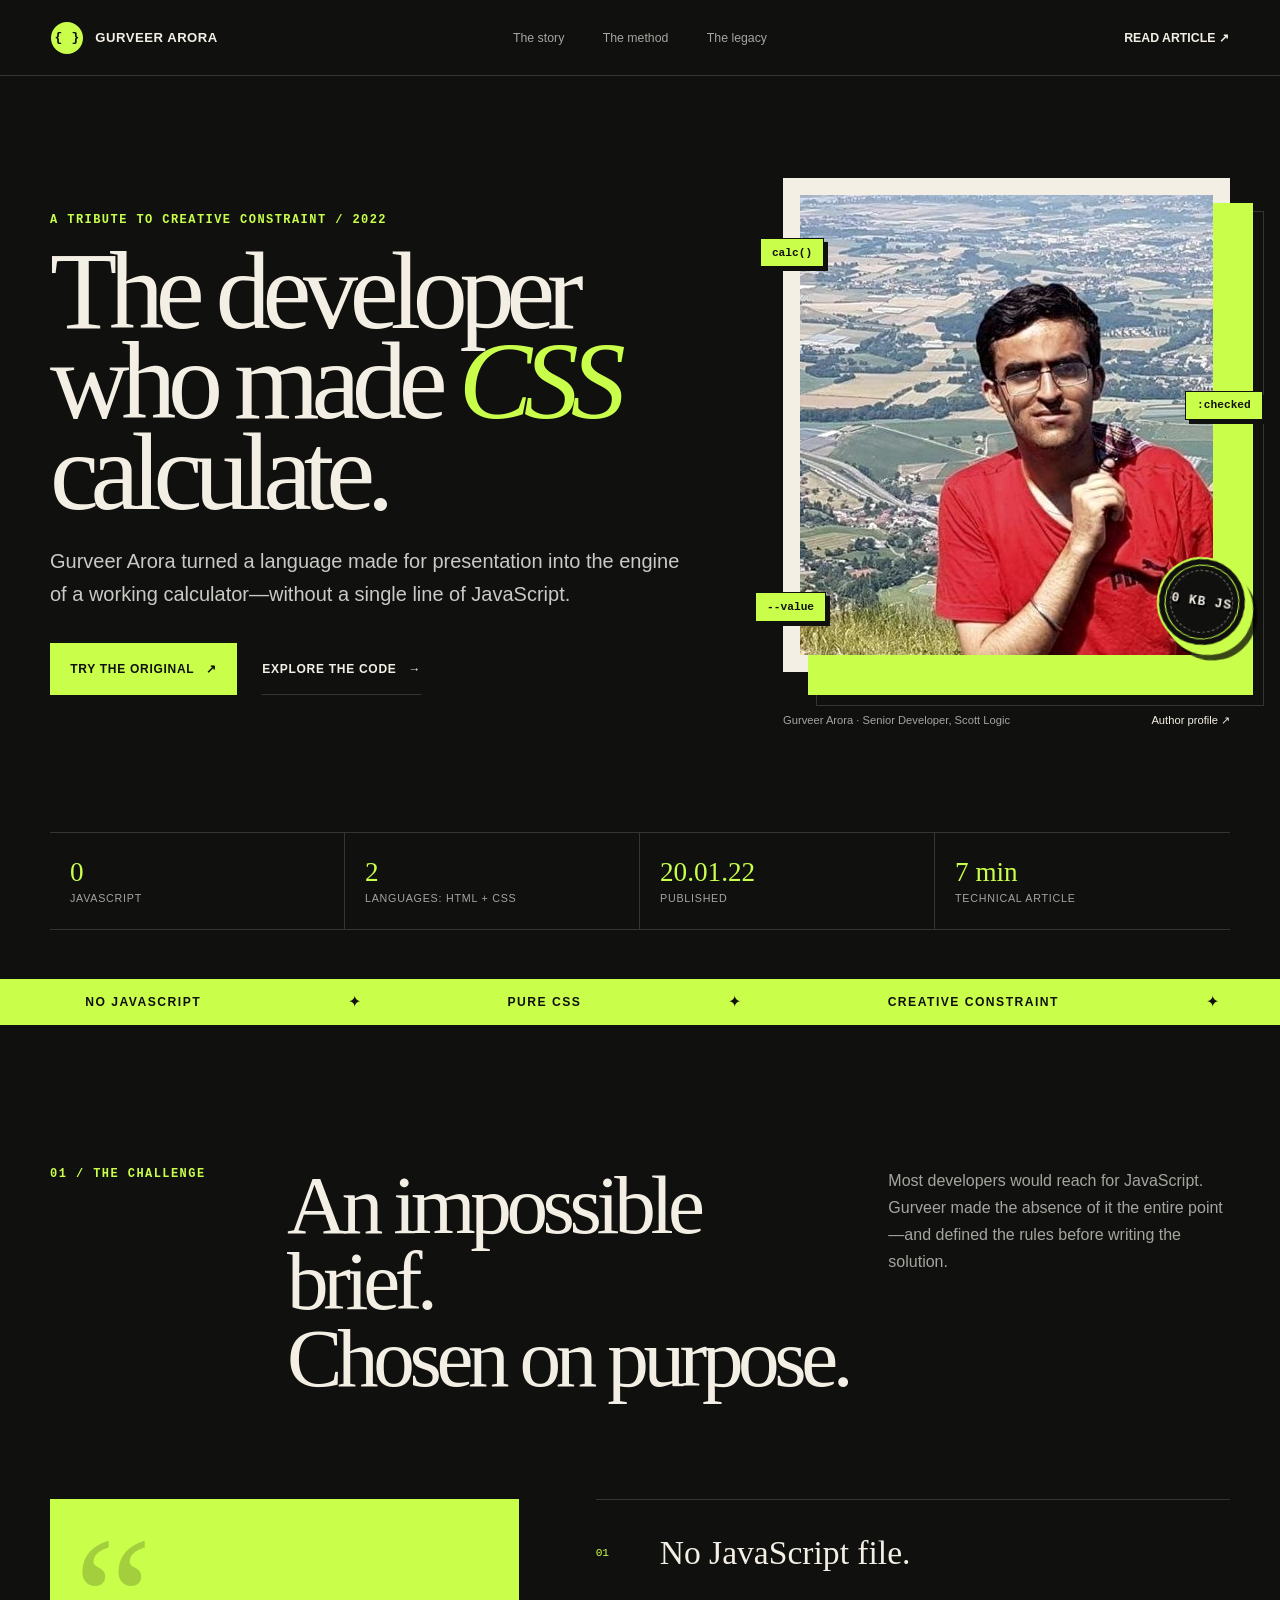
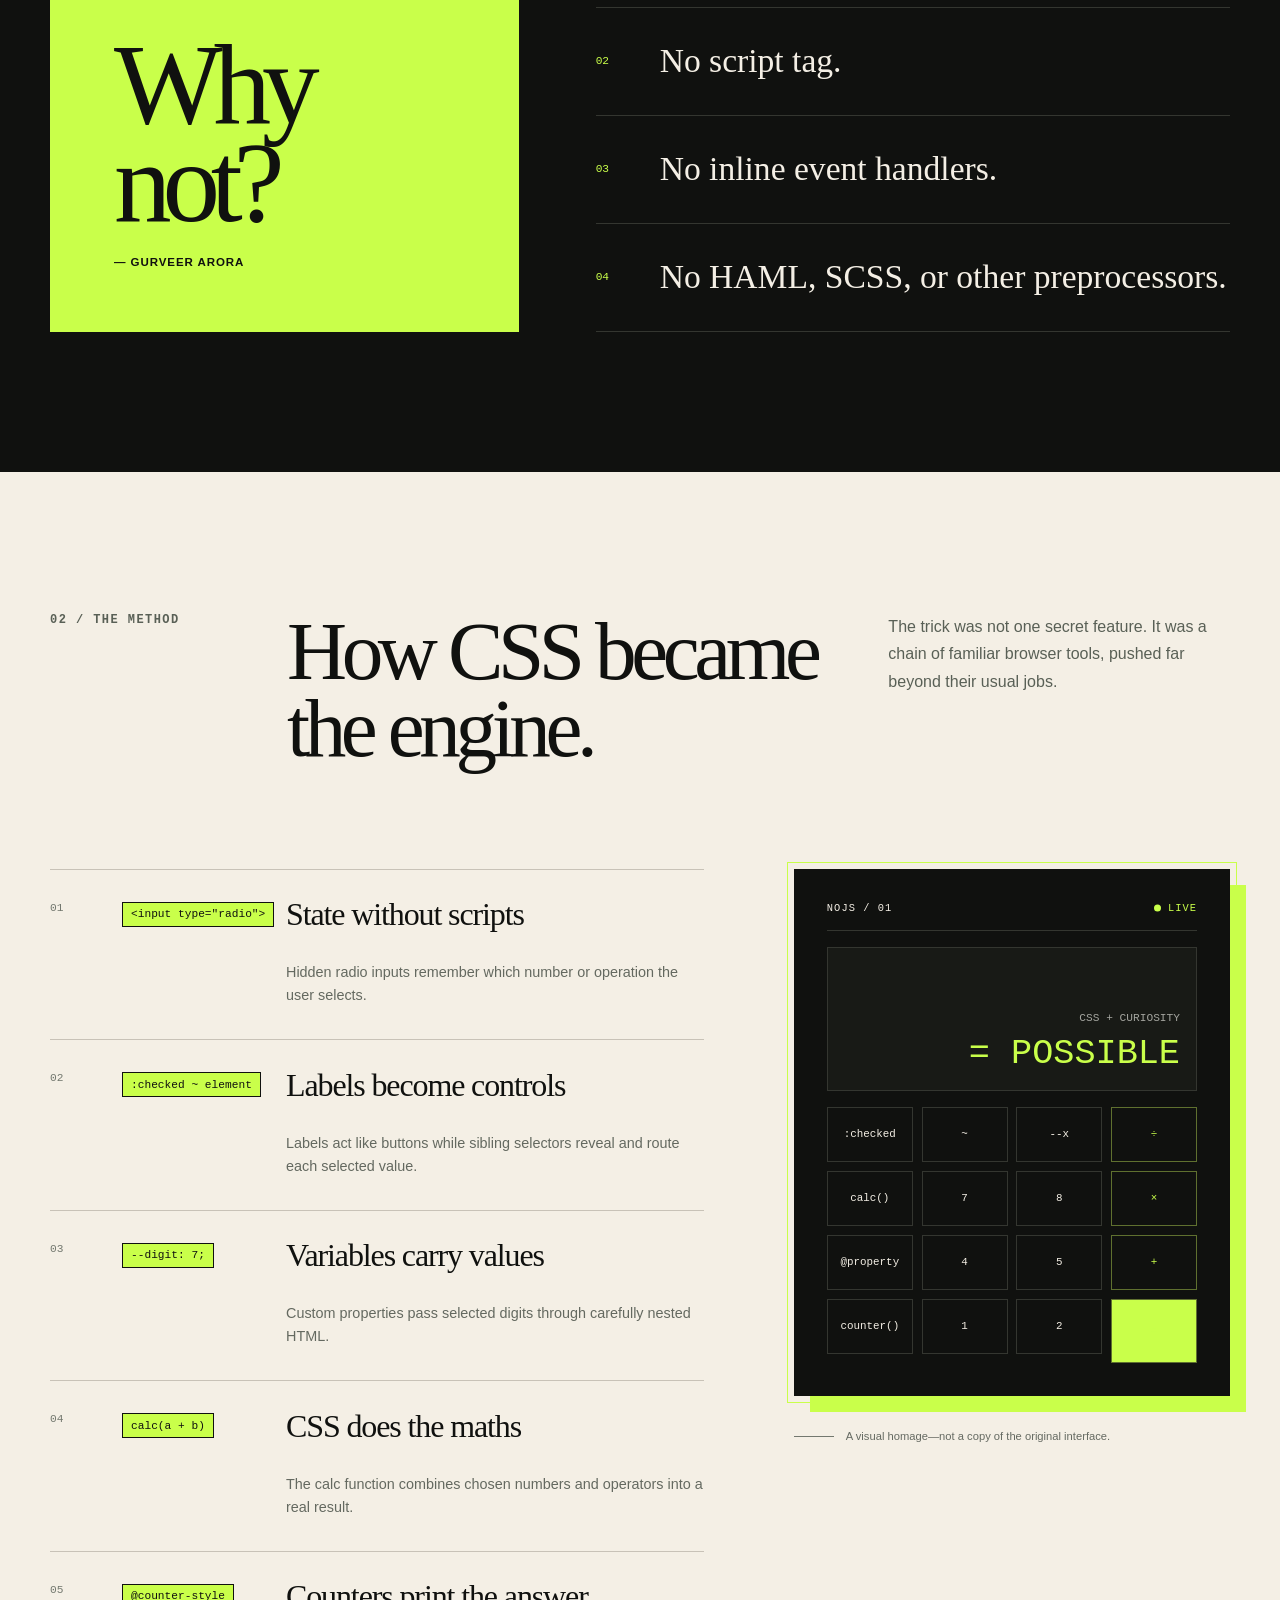
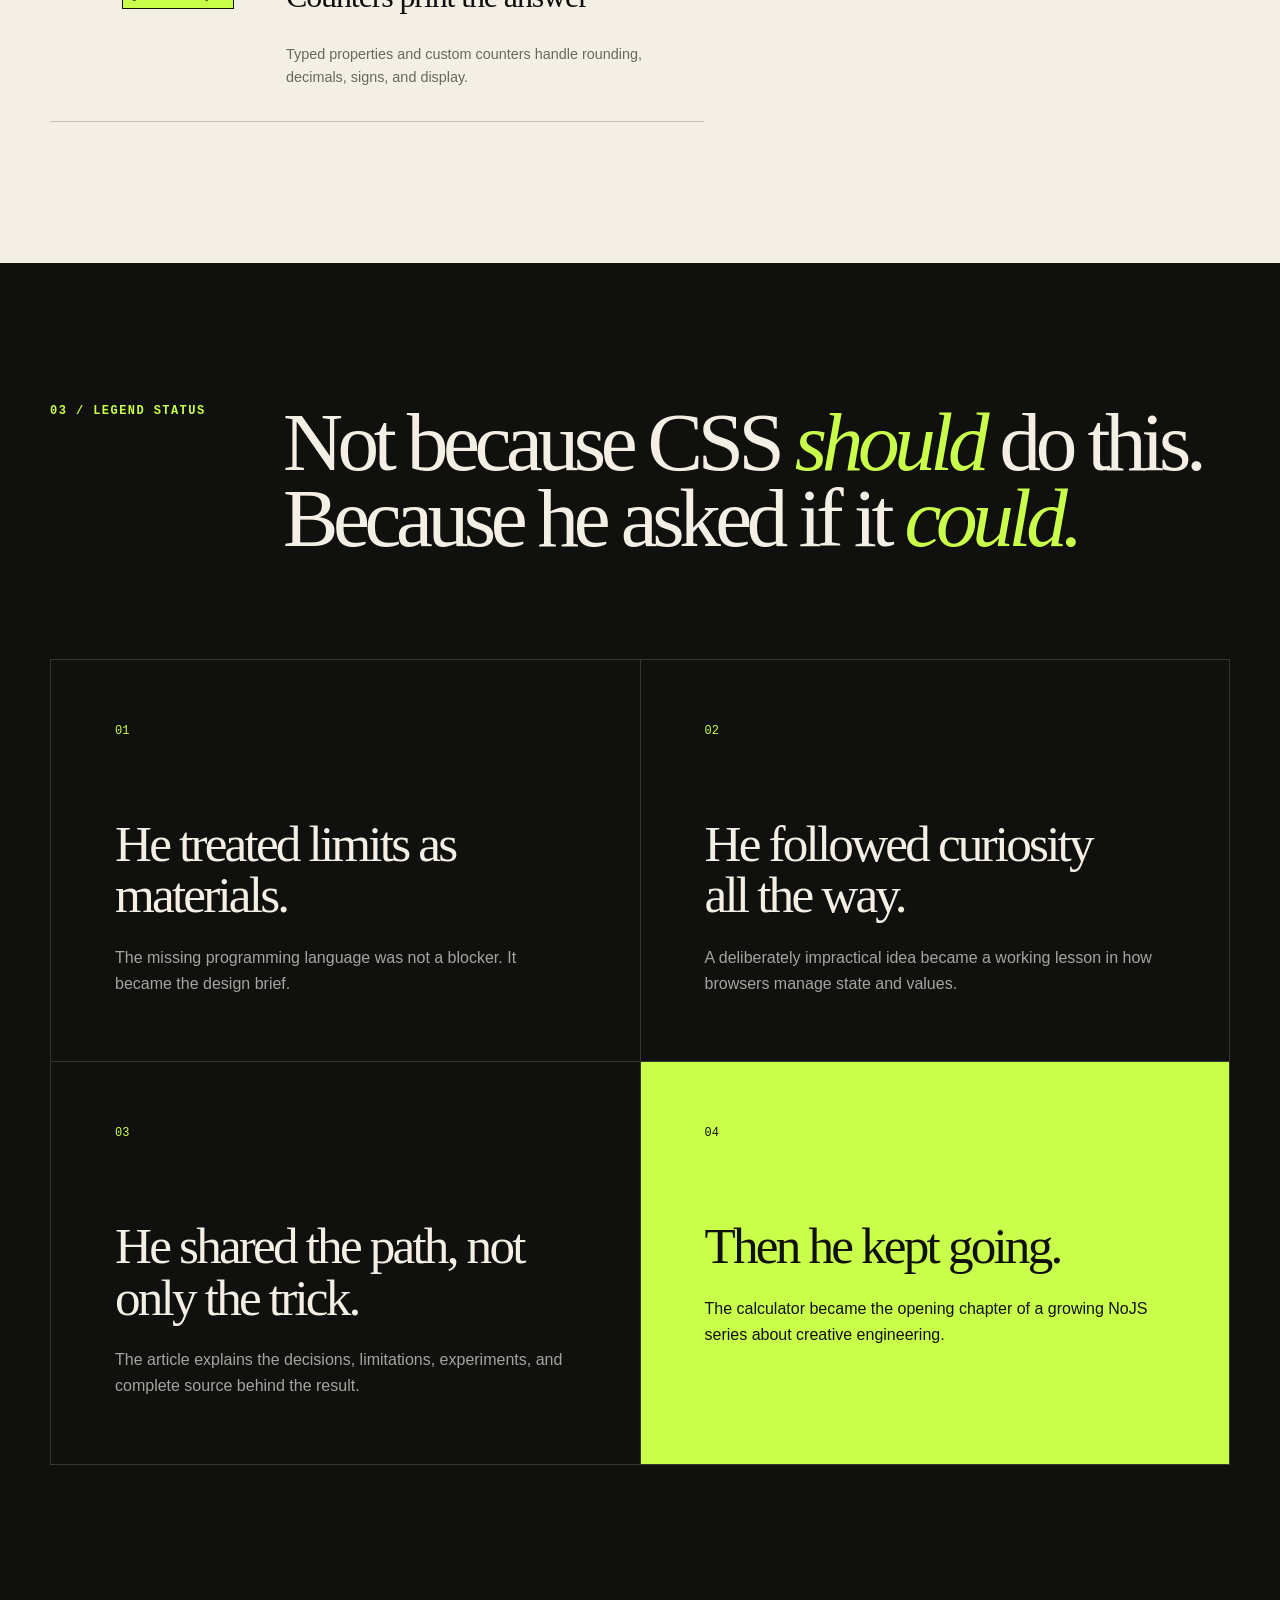
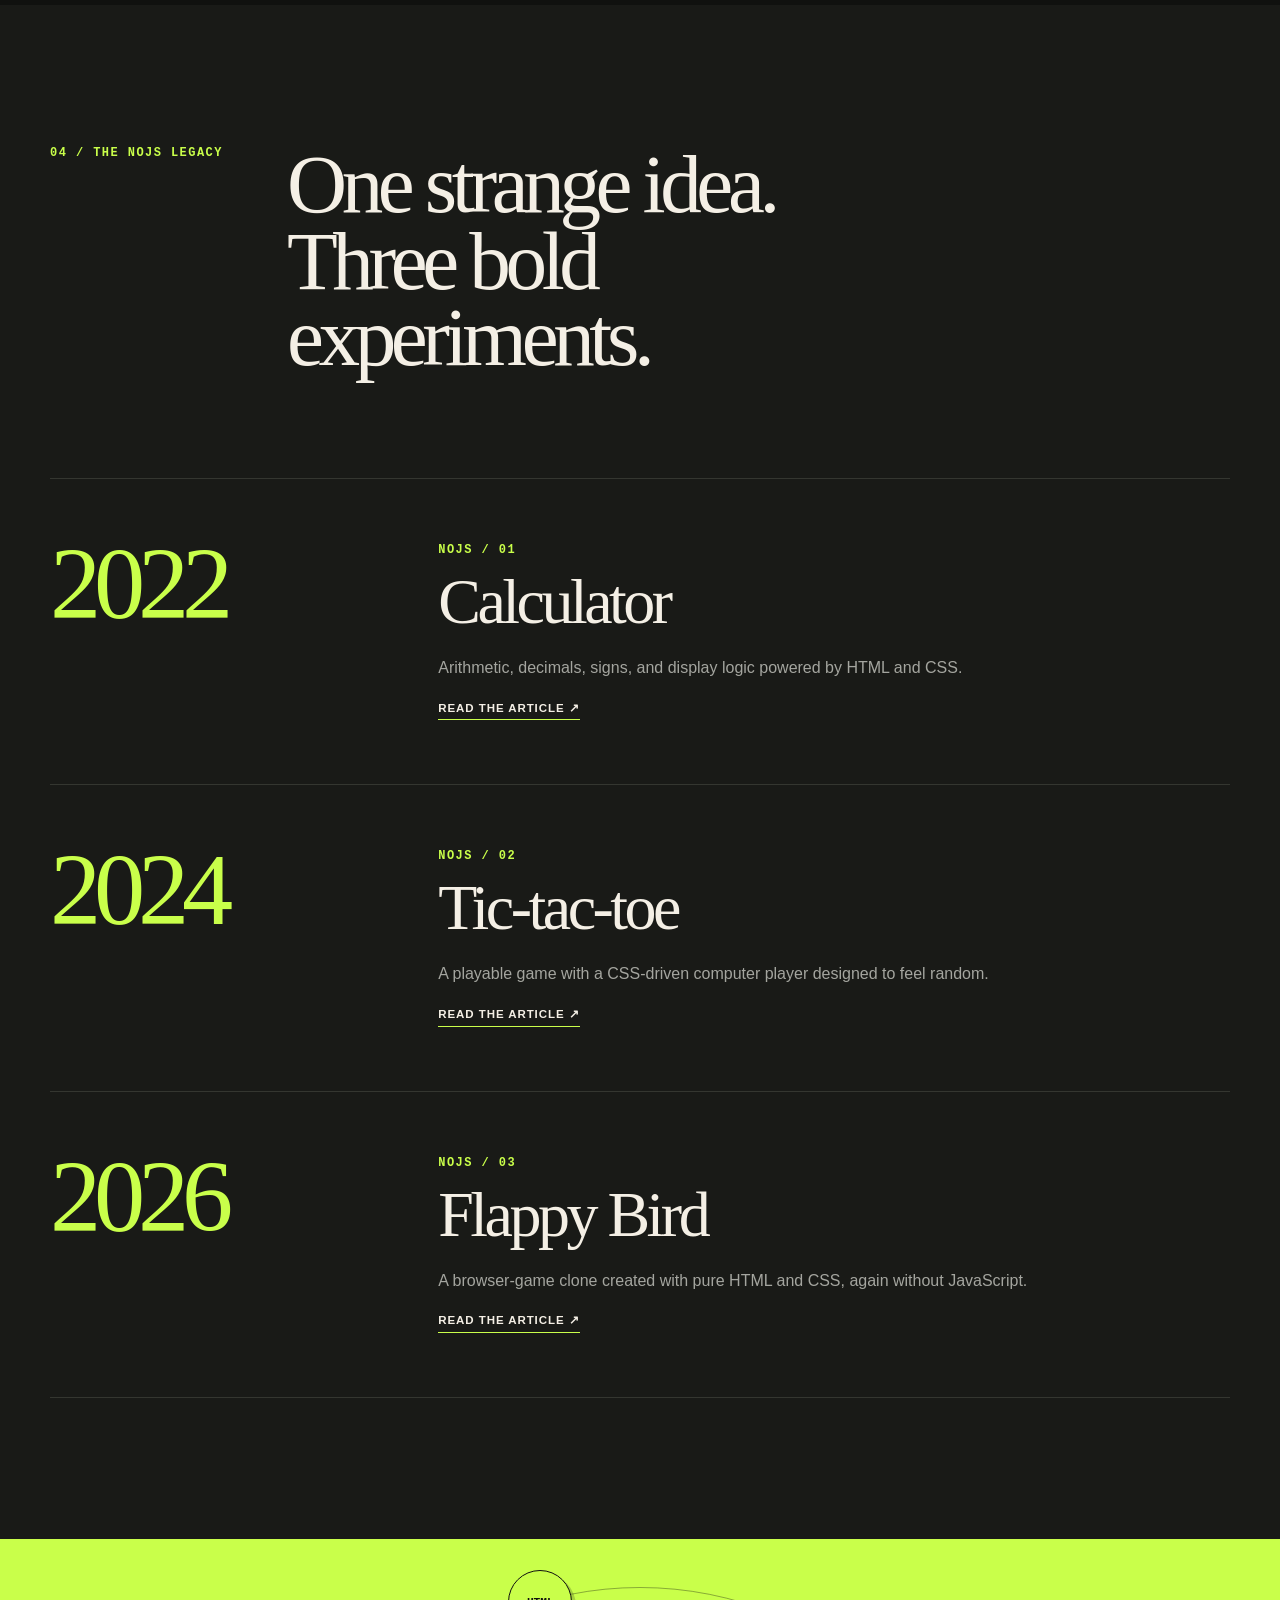
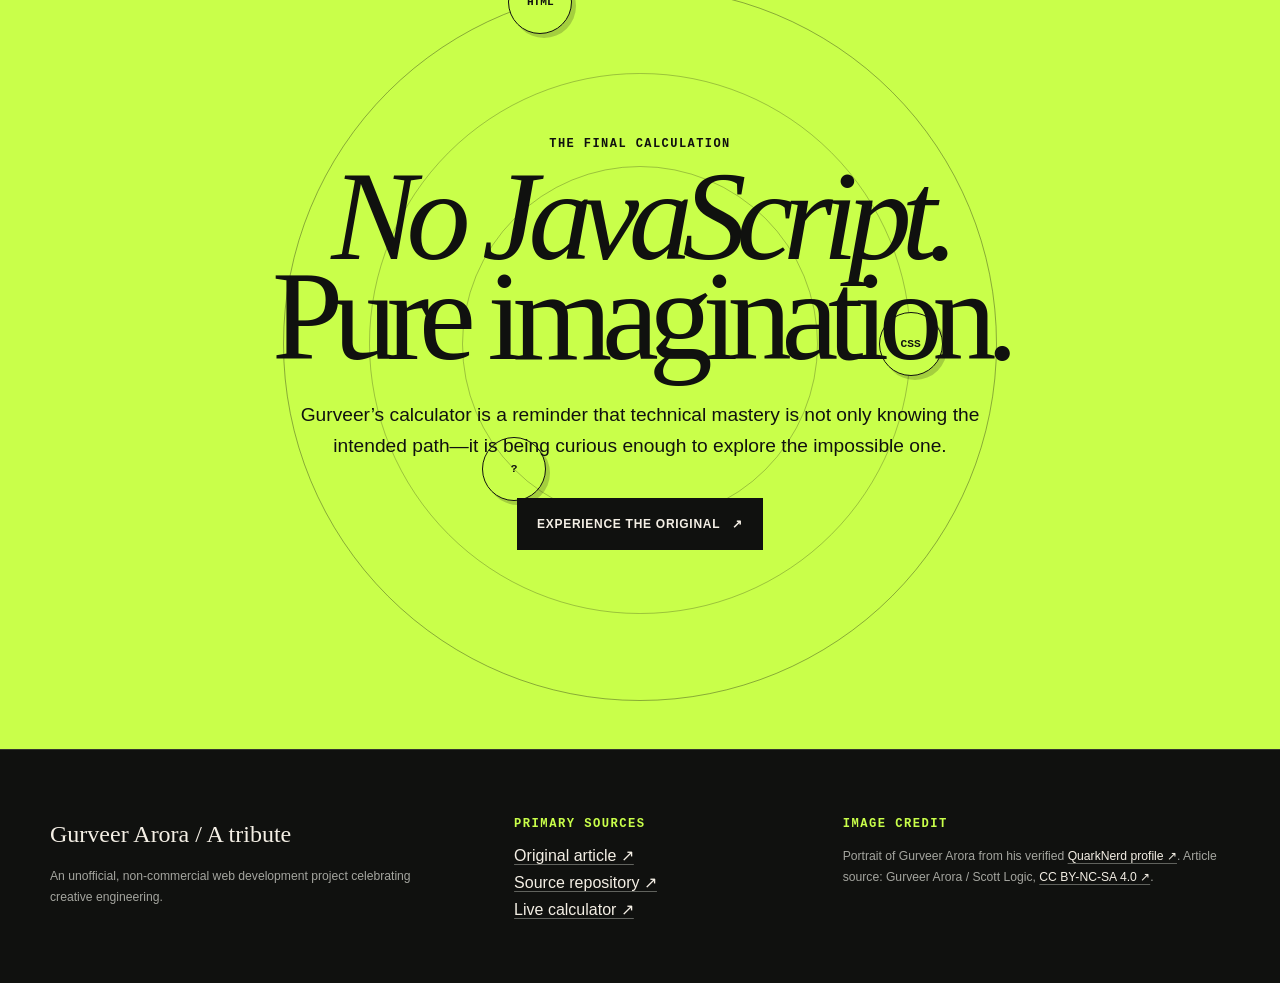
==== commit 5b6641b6: "Make ticker animation seamless" ====
--- a/level-2/tribute-page/index.html
+++ b/level-2/tribute-page/index.html
@@ -97,8 +97,12 @@
 
       <div class="ticker" aria-hidden="true">
         <div class="ticker__track">
-          <span>NO JAVASCRIPT</span><i>✦</i><span>PURE CSS</span><i>✦</i><span>CREATIVE CONSTRAINT</span><i>✦</i>
-          <span>NO JAVASCRIPT</span><i>✦</i><span>PURE CSS</span><i>✦</i><span>CREATIVE CONSTRAINT</span><i>✦</i>
+          <div class="ticker__group">
+            <span>NO JAVASCRIPT</span><i>✦</i><span>PURE CSS</span><i>✦</i><span>CREATIVE CONSTRAINT</span><i>✦</i>
+          </div>
+          <div class="ticker__group">
+            <span>NO JAVASCRIPT</span><i>✦</i><span>PURE CSS</span><i>✦</i><span>CREATIVE CONSTRAINT</span><i>✦</i>
+          </div>
         </div>
       </div>
 
--- a/level-2/tribute-page/style.css
+++ b/level-2/tribute-page/style.css
@@ -284,6 +284,7 @@
   position: absolute;
   right: -1.1rem;
   bottom: 1.5rem;
+  z-index: 3;
   display: grid;
   place-items: center;
   width: 5.6rem;
@@ -293,10 +294,25 @@
   font-size: 0.8rem;
   font-weight: 700;
   letter-spacing: 0.08em;
+  white-space: nowrap;
   background: var(--ink);
-  border: 1px solid var(--lime);
+  border: 2px solid var(--lime);
   border-radius: 50%;
+  box-shadow:
+    inset 0 0 0 0.35rem var(--ink),
+    inset 0 0 0 calc(0.35rem + 1px) var(--lime),
+    0.45rem 0.45rem 0 var(--lime),
+    0.75rem 0.75rem 0 rgba(0, 0, 0, 0.72);
+  text-shadow: 2px 2px 0 #000;
   transform: rotate(8deg);
+}
+
+.portrait__stamp::before {
+  position: absolute;
+  inset: 0.7rem;
+  content: "";
+  border: 1px dashed rgba(244, 241, 232, 0.5);
+  border-radius: 50%;
 }
 
 .orbit-chip {
@@ -397,6 +413,14 @@
   padding-block: 0.85rem;
   align-items: center;
   animation: ticker-scroll 24s linear infinite;
+}
+
+.ticker__group {
+  display: flex;
+  min-width: 100vw;
+  flex-shrink: 0;
+  align-items: center;
+  justify-content: space-around;
 }
 
 .ticker__track span {
@@ -911,7 +935,7 @@
 
 .closing__orbit {
   position: absolute;
-  width: min(72vw, 54rem);
+  width: min(72vw, calc(90svh - 6rem), 54rem);
   aspect-ratio: 1;
   border: 1px solid rgba(16, 17, 15, 0.35);
   border-radius: 50%;
@@ -946,21 +970,24 @@
   background: var(--lime);
   border: 1px solid var(--ink);
   border-radius: 50%;
+  box-shadow: 0.25rem 0.25rem 0 rgba(16, 17, 15, 0.2);
+  transform: translate(-50%, -50%);
+  animation: counter-spin 26s linear infinite;
 }
 
 .closing__orbit span:nth-child(1) {
-  top: -2rem;
-  left: calc(50% - 2rem);
+  top: 2%;
+  left: 36%;
 }
 
 .closing__orbit span:nth-child(2) {
-  right: -2rem;
-  bottom: 22%;
+  top: 50%;
+  left: 88%;
 }
 
 .closing__orbit span:nth-child(3) {
-  bottom: 12%;
-  left: -2rem;
+  top: 67.68%;
+  left: 32.32%;
 }
 
 .site-footer {
@@ -1065,13 +1092,11 @@
 @keyframes portrait-in {
   from {
     opacity: 0;
-    clip-path: inset(0 100% 0 0);
-    transform: translateX(2rem);
+    transform: translateX(2rem) scale(0.97);
   }
   to {
     opacity: 1;
-    clip-path: inset(0);
-    transform: translateX(0);
+    transform: translateX(0) scale(1);
   }
 }
 
@@ -1110,6 +1135,12 @@
 @keyframes slow-spin {
   to {
     transform: rotate(360deg);
+  }
+}
+
+@keyframes counter-spin {
+  to {
+    transform: translate(-50%, -50%) rotate(-360deg);
   }
 }
 
@@ -1291,7 +1322,7 @@
   }
 
   .closing__orbit {
-    width: 120vw;
+    width: min(120vw, calc(90svh - 5rem));
   }
 
   .site-footer__grid {
